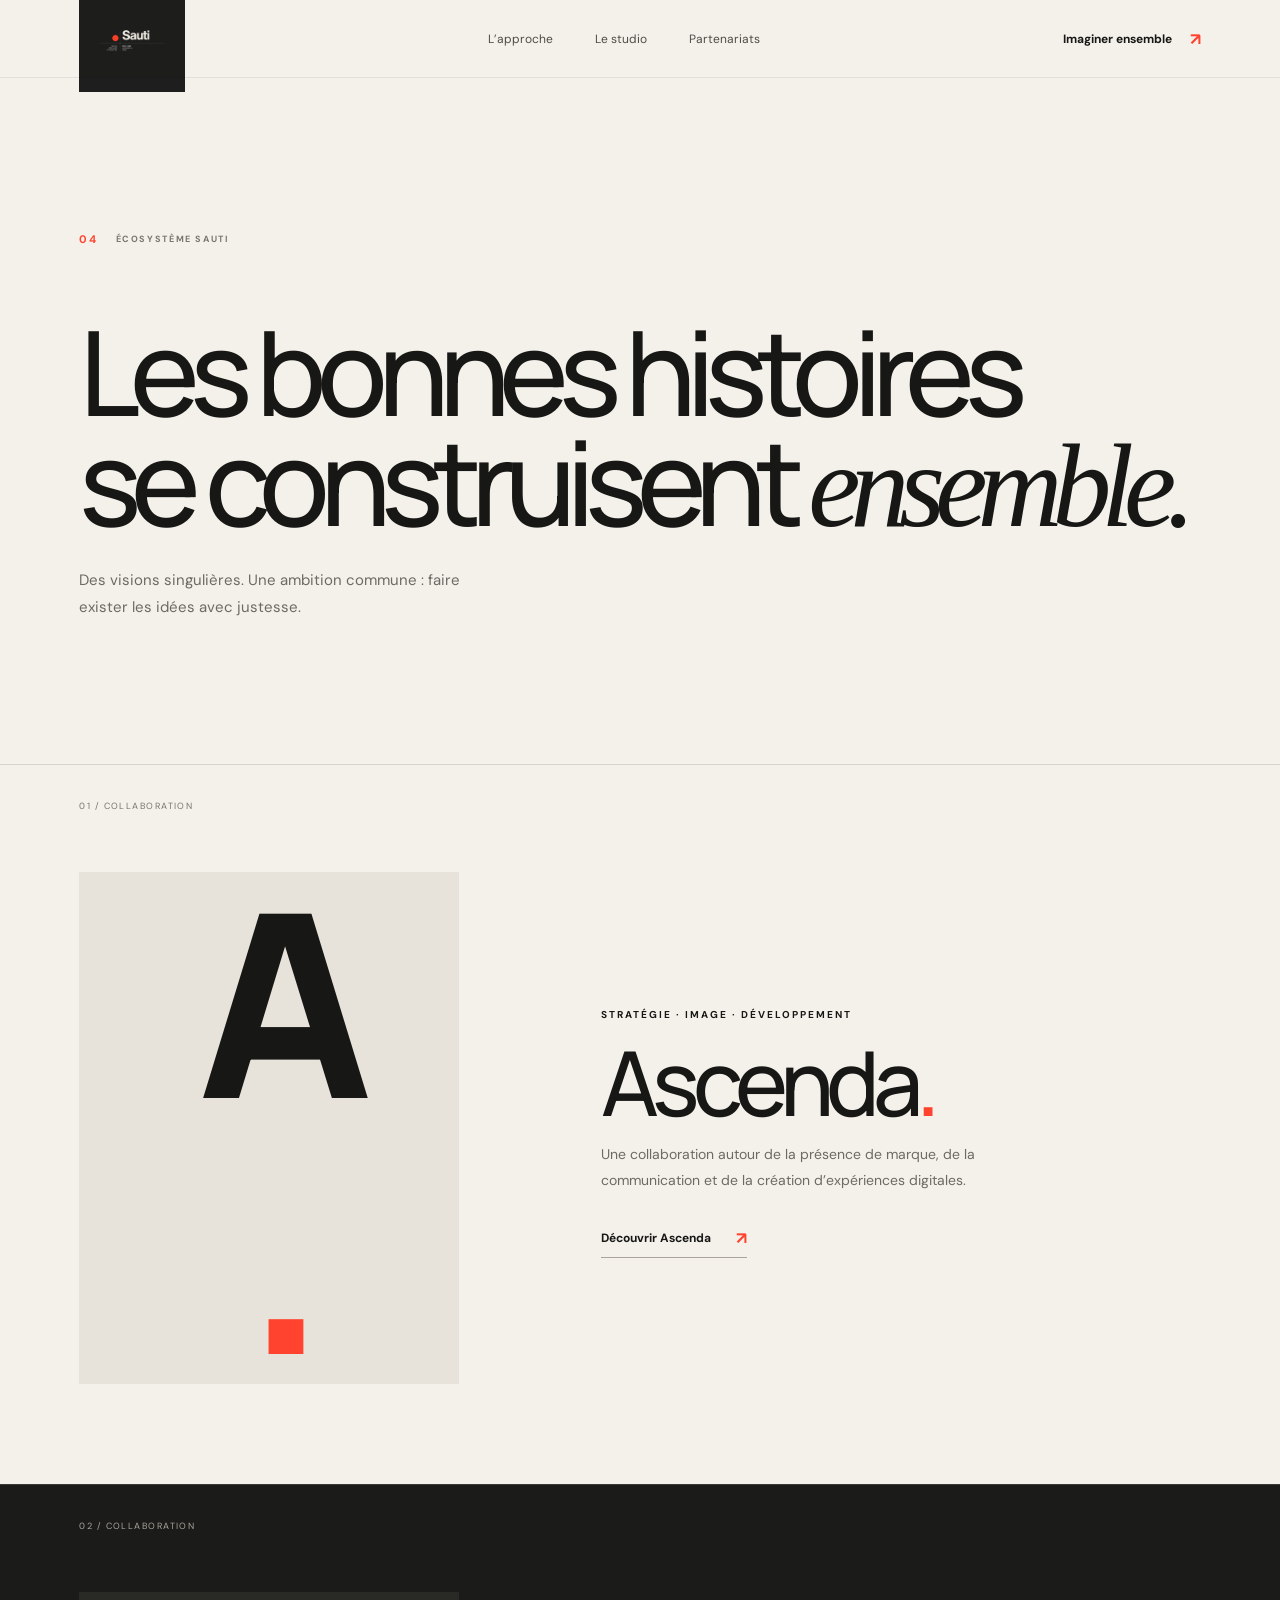
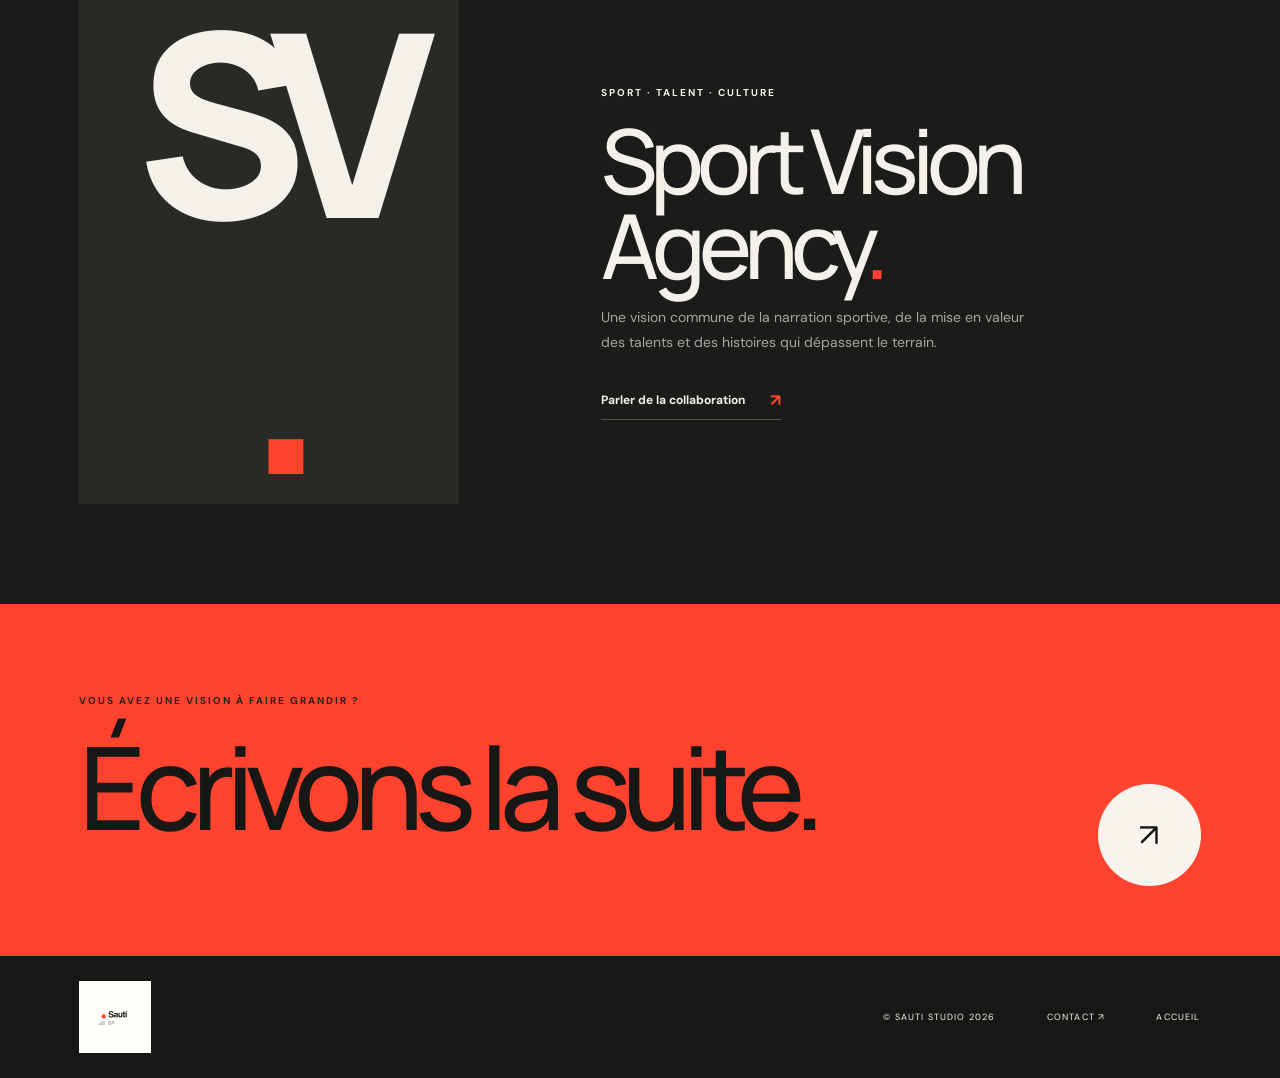
==== partenariats.html @ 0b2291f5 "Add files via upload" ====
<!doctype html>
<html lang="fr"><head><meta charset="utf-8"><meta name="viewport" content="width=device-width,initial-scale=1,viewport-fit=cover"><meta name="theme-color" content="#f4f1eb"><title>Collaborations — SAUTI</title><link rel="stylesheet" href="style.css"></head>
<body><div class="progress"><span id="progressBar"></span></div><header class="nav"><a class="logo-link" href="index.html" aria-label="SAUTI, accueil"><img src="logo-dark.png" alt="SAUTI"></a><nav class="desktop-nav"><a href="index.html#approche">L’approche</a><a href="index.html#studio">Le studio</a><a href="partenariats.html" aria-current="page">Partenariats</a></nav><a class="nav-cta" href="mailto:contact@agencysauti.com?subject=Collaboration%20SAUTI">Imaginer ensemble <span>↗</span></a><button class="menu-toggle" id="menuToggle" aria-expanded="false" aria-label="Ouvrir le menu"><span></span><span></span></button></header><div class="mobile-menu" id="mobileMenu"><a href="index.html#approche">L’approche</a><a href="index.html#studio">Le studio</a><a href="partenariats.html">Partenariats</a><a href="mailto:contact@agencysauti.com?subject=Collaboration%20SAUTI">Imaginer ensemble ↗</a></div>
<main><section class="partnership-hero section-pad"><div class="section-index reveal"><span>04</span><span>ÉCOSYSTÈME SAUTI</span></div><h1 class="reveal">Les bonnes histoires<br>se construisent <em>ensemble.</em></h1><p class="partnership-intro reveal">Des visions singulières. Une ambition commune : faire exister les idées avec justesse.</p></section>
<section class="partner-item"><div class="partner-number">01 / COLLABORATION</div><div class="partner-main"><div class="partner-monogram ascenda">A<span>.</span></div><div><p class="eyebrow">Stratégie · Image · Développement</p><h2>Ascenda<span>.</span></h2><p>Une collaboration autour de la présence de marque, de la communication et de la création d’expériences digitales.</p><a class="text-link" href="https://ascenda-management.com/" target="_blank" rel="noreferrer">Découvrir Ascenda <span>↗</span></a></div></div></section>
<section class="partner-item partner-dark"><div class="partner-number">02 / COLLABORATION</div><div class="partner-main"><div class="partner-monogram sport">SV<span>.</span></div><div><p class="eyebrow">Sport · Talent · Culture</p><h2>Sport Vision<br>Agency<span>.</span></h2><p>Une vision commune de la narration sportive, de la mise en valeur des talents et des histoires qui dépassent le terrain.</p><a class="text-link" href="mailto:contact@agencysauti.com?subject=Sport%20Vision%20Agency%20%2B%20SAUTI">Parler de la collaboration <span>↗</span></a></div></div></section>
<section class="partner-end"><p class="eyebrow">Vous avez une vision à faire grandir ?</p><h2>Écrivons la suite.</h2><a class="round-link" href="mailto:contact@agencysauti.com?subject=Collaboration%20SAUTI" aria-label="Contacter SAUTI">↗</a></section></main><footer class="footer"><a href="index.html" class="footer-logo"><img src="logo-cream.png" alt="SAUTI"></a><span>© SAUTI STUDIO <span id="year"></span></span><a href="mailto:contact@agencysauti.com">CONTACT ↗</a><a href="index.html">ACCUEIL</a></footer><script src="script.js"></script>
<style>.partnership-hero{padding-top:clamp(90px,12vw,170px);padding-bottom:clamp(85px,10vw,140px)}.partnership-hero h1{font-family:Manrope,sans-serif;font-weight:500;font-size:clamp(50px,9.2vw,130px);line-height:.94;letter-spacing:-.085em;margin:70px 0 25px}.partnership-hero h1 em{font-family:Georgia,serif;font-weight:400}.partnership-intro{max-width:420px;line-height:1.8;color:#6d6a64;font-size:15px}.partner-item{padding:35px var(--gutter) 100px;border-top:1px solid var(--line)}.partner-number{font-size:9px;letter-spacing:.16em;color:#77746d}.partner-main{display:grid;grid-template-columns:minmax(180px,.7fr) 1fr;gap:8vw;align-items:center;margin-top:60px}.partner-monogram{aspect-ratio:1/1;max-width:380px;display:grid;place-items:center;font-family:Manrope,sans-serif;font-size:clamp(100px,20vw,260px);font-weight:800;letter-spacing:-.13em;line-height:1;background:#e8e3da}.partner-monogram span,.partner-main h2 span{color:var(--orange)}.partner-main h2{font:500 clamp(45px,7vw,90px)/.95 Manrope,sans-serif;letter-spacing:-.08em;margin:18px 0}.partner-main p:not(.eyebrow){max-width:440px;color:#6d6a64;line-height:1.8;font-size:14px}.partner-dark{background:#1b1b19;color:#f4f1eb;border-color:#3b3a36}.partner-dark .partner-number,.partner-dark .partner-main p:not(.eyebrow){color:#aaa69d}.partner-dark .partner-monogram{background:#292926;color:#f4f1eb}.partner-dark .text-link{border-color:#55534d}.partner-end{position:relative;background:var(--orange);padding:80px var(--gutter) 90px}.partner-end .eyebrow{color:#29211d}.partner-end h2{font:500 clamp(50px,9vw,120px)/.95 Manrope,sans-serif;letter-spacing:-.08em;margin:25px 0}.partner-end .round-link{bottom:70px;right:var(--gutter)}@media(max-width:760px){.partnership-hero h1{margin-top:50px}.partner-item{padding:28px 22px 70px}.partner-main{grid-template-columns:1fr;gap:35px;margin-top:35px}.partner-monogram{width:100%;max-width:none;aspect-ratio:1.65/1;font-size:120px}.partner-main h2{font-size:56px}.partner-end{padding:70px 22px 100px}.partner-end .round-link{bottom:25px;right:22px}}</style></body></html>
---- style.css ----
@import url('https://fonts.googleapis.com/css2?family=DM+Sans:wght@400;500;600;700&family=Manrope:wght@400;500;600;700;800&display=swap');
:root{--paper:#f4f1eb;--ink:#171715;--muted:#77756f;--line:#d8d4cc;--orange:#ff432e;--dark:#171715;--cream:#f7f4ed;--gutter:clamp(22px,6.2vw,100px)}*{box-sizing:border-box}html{scroll-behavior:smooth;scroll-padding-top:90px}body{margin:0;background:var(--paper);color:var(--ink);font-family:'DM Sans',sans-serif;-webkit-font-smoothing:antialiased}a{color:inherit;text-decoration:none}button{font:inherit}.progress{position:fixed;z-index:100;left:0;top:0;width:100%;height:2px;pointer-events:none}.progress span{display:block;height:100%;width:0;background:var(--orange)}.nav{height:78px;position:sticky;top:0;z-index:50;display:flex;align-items:center;justify-content:space-between;padding:0 var(--gutter);background:rgba(244,241,235,.88);backdrop-filter:blur(18px);border-bottom:1px solid rgba(23,23,21,.08)}.logo-link{display:flex;align-items:center;width:106px}.logo-link img{display:block;width:100%;height:auto;mix-blend-mode:multiply}.desktop-nav{display:flex;align-items:center;gap:clamp(22px,3.3vw,52px);font-size:12px;color:#4e4c47}.desktop-nav a,.nav-cta,.text-link{transition:opacity .25s}.desktop-nav a:hover,.nav-cta:hover,.text-link:hover{opacity:.55}.nav-cta{font-size:12px;font-weight:700;display:flex;align-items:center;gap:18px}.nav-cta span{color:var(--orange);font-size:17px}.menu-toggle,.mobile-menu{display:none}.hero{min-height:calc(100svh - 78px);padding:26px var(--gutter) 22px;display:flex;flex-direction:column;position:relative}.hero-topline,.hero-bottom{display:flex;align-items:center;justify-content:space-between;font-size:9px;font-weight:700;letter-spacing:.16em;color:#77746d}.hero-copy{position:relative;z-index:2;padding-top:clamp(35px,6.5vh,76px);padding-bottom:clamp(28px,4vh,52px)}.eyebrow{font-size:10px;font-weight:700;letter-spacing:.2em;text-transform:uppercase}.hero-copy .eyebrow{margin:0 0 22px}.hero h1,.statement h2,.method h2,.manifesto h2,.studio h2{font-family:'Manrope',sans-serif;font-weight:500;letter-spacing:-.085em;line-height:.91;margin:0}.hero h1{font-size:clamp(58px,9.1vw,138px);max-width:1050px}.hero h1 em,.statement h2 em,.method h2 em,.manifesto h2 em,.studio h2 em{font-family:Georgia,'Times New Roman',serif;font-weight:400;letter-spacing:-.075em}.hero-sub{font-size:clamp(14px,1.4vw,18px);color:#66635e;line-height:1.6;max-width:380px;margin:26px 0 0}.motion-stage{position:relative;flex:none;width:100%;aspect-ratio:16/9;background:#171715;overflow:hidden;display:flex;align-items:center;justify-content:center}.hero-motion{display:block;width:100%;height:100%;object-fit:contain;background:#171715}.motion-label{position:absolute;bottom:0;left:0;right:0;min-height:42px;padding:0 16px;display:flex;align-items:center;gap:9px;background:linear-gradient(transparent,rgba(0,0,0,.56));color:#f4f1eb;font-size:9px;letter-spacing:.13em}.motion-label span:last-child{margin-left:auto}.live-dot{width:6px;height:6px;background:var(--orange);border-radius:50%;box-shadow:0 0 12px #ff432e}.hero-bottom{padding-top:20px}.scroll-link{display:flex;gap:15px;align-items:center;color:var(--ink)}.scroll-link span{font-size:18px;color:var(--orange)}.section-pad{padding:clamp(90px,13vw,190px) var(--gutter)}.section-index{display:flex;align-items:center;gap:18px;color:#79766f;font-size:9px;letter-spacing:.18em;font-weight:700}.section-index span:first-child{color:var(--orange);font-size:11px}.statement{position:relative}.statement-content{display:grid;grid-template-columns:minmax(0,1.6fr) minmax(220px,.6fr);align-items:end;gap:7vw;margin-top:70px}.statement h2,.method h2,.studio h2{font-size:clamp(47px,7.7vw,112px)}.statement-note{max-width:300px;color:#6d6a64;line-height:1.8;font-size:15px;margin:0 0 8px}.statement-rule{height:1px;background:var(--line);margin-top:clamp(55px,9vw,130px)}.method{background:#e9e5dd}.method-head{display:flex;justify-content:space-between;align-items:end;gap:30px;margin:65px 0 85px}.method-head p{max-width:245px;color:#6d6a64;line-height:1.75;font-size:14px;margin:0 2vw 5px 0}.method-list{border-top:1px solid #c9c4ba}.method-row{display:grid;grid-template-columns:80px 1fr 30px;align-items:center;gap:25px;padding:28px 0;border-bottom:1px solid #c9c4ba}.method-no{font-size:10px;color:var(--orange);letter-spacing:.1em}.method-row h3{font-family:'Manrope';font-size:clamp(22px,3vw,36px);font-weight:500;letter-spacing:-.055em;margin:0 0 6px}.method-row p{font-size:13px;color:#6d6a64;margin:0}.row-mark{font-size:20px;color:var(--orange);transition:transform .3s}.method-row:hover .row-mark{transform:translate(4px,-4px)}.manifesto{background:var(--orange);padding:clamp(85px,12vw,165px) var(--gutter) 22px;min-height:75svh;display:flex;flex-direction:column;justify-content:space-between}.manifesto .eyebrow{color:#2b211d;margin:0 0 30px}.manifesto-inner{position:relative}.manifesto h2{font-size:clamp(64px,12vw,170px);color:#171715}.manifesto h2 em{color:var(--cream)}.round-link{position:absolute;right:2%;bottom:0;width:clamp(60px,8vw,112px);height:clamp(60px,8vw,112px);border-radius:50%;background:var(--cream);color:var(--ink);display:grid;place-items:center;font-size:32px;transition:transform .35s}.round-link:hover{transform:rotate(45deg) scale(1.04)}.manifesto-foot{display:flex;justify-content:space-between;padding-top:35px;margin-top:80px;border-top:1px solid #1b1b1b50;font-size:9px;font-weight:700;letter-spacing:.14em}.studio-grid{display:grid;grid-template-columns:1.1fr .7fr;gap:8vw;align-items:end;margin-top:70px}.studio-copy{max-width:410px}.studio-copy p{font-size:15px;line-height:1.85;color:#66635e;margin:0 0 18px}.text-link{display:inline-flex;gap:25px;align-items:center;margin-top:20px;padding-bottom:8px;border-bottom:1px solid #aaa49b;font-size:12px;font-weight:700}.text-link span{color:var(--orange);font-size:17px}.studio-bottom{display:flex;align-items:center;gap:22px;border-top:1px solid var(--line);margin-top:100px;padding-top:22px;font-size:9px;line-height:1.6;letter-spacing:.13em;color:#77746d}.studio-bottom img{width:46px;height:46px;object-fit:contain;mix-blend-mode:multiply}.studio-bottom span:last-child{margin-left:auto}.footer{background:var(--dark);color:var(--cream);padding:25px var(--gutter);display:flex;align-items:center;gap:clamp(18px,4vw,60px);font-size:9px;letter-spacing:.13em}.footer-logo{width:72px;margin-right:auto}.footer-logo img{width:100%;display:block}.footer a:not(.footer-logo){transition:color .2s}.footer a:hover{color:var(--orange)}.reveal{opacity:0;transform:translateY(22px);transition:opacity .8s ease,transform .8s cubic-bezier(.2,.65,.25,1)}.reveal.visible{opacity:1;transform:translateY(0)}
@media(min-width:1500px){.hero{max-width:1800px;margin:auto;width:100%}.motion-stage{max-height:none}.hero-motion{max-height:none}}
@media(max-width:760px){.nav{height:66px;padding:0 20px}.logo-link{width:88px}.desktop-nav,.nav-cta{display:none}.menu-toggle{display:flex;width:40px;height:40px;border:0;background:transparent;flex-direction:column;justify-content:center;align-items:center;gap:5px}.menu-toggle span{width:19px;height:1.5px;background:var(--ink);transition:transform .25s}.menu-toggle[aria-expanded=true] span:first-child{transform:translateY(3.25px) rotate(45deg)}.menu-toggle[aria-expanded=true] span:last-child{transform:translateY(-3.25px) rotate(-45deg)}.mobile-menu{position:fixed;z-index:45;top:66px;left:0;right:0;background:var(--paper);padding:8px 22px 25px;border-bottom:1px solid var(--line);flex-direction:column}.mobile-menu.open{display:flex}.mobile-menu a{padding:16px 0;border-bottom:1px solid var(--line);font-size:16px}.hero{min-height:calc(100svh - 66px);padding:20px 18px 17px}.hero-topline{font-size:8px;letter-spacing:.1em}.hero-copy{padding-top:clamp(44px,9vh,80px);padding-bottom:26px}.hero-copy .eyebrow{font-size:8px;margin-bottom:18px}.hero h1{font-size:clamp(57px,13vw,92px)}.hero-sub{font-size:14px;max-width:290px;margin-top:19px}.motion-stage{min-height:0;max-height:none;margin:0 -2px;width:calc(100% + 4px);aspect-ratio:16/9}.hero-motion{max-height:none}.motion-label{min-height:35px;padding:0 10px;font-size:8px}.hero-bottom{font-size:8px;letter-spacing:.09em;padding-top:16px}.section-pad{padding:88px 22px}.statement-content{display:block;margin-top:52px}.statement h2,.method h2,.studio h2{font-size:clamp(49px,12vw,82px)}.statement-note{margin-top:30px;font-size:14px}.statement-rule{margin-top:55px}.method-head{display:block;margin:52px 0 48px}.method-head p{margin-top:24px}.method-row{grid-template-columns:32px 1fr 20px;gap:12px;padding:24px 0}.method-row p{max-width:260px;line-height:1.6}.manifesto{min-height:68svh;padding:82px 22px 20px}.manifesto h2{font-size:clamp(57px,13.5vw,98px)}.manifesto .eyebrow{font-size:8px}.round-link{right:0;bottom:-78px;width:58px;height:58px;font-size:24px}.manifesto-foot{font-size:7px;line-height:1.5;gap:20px;margin-top:110px}.studio-grid{display:block;margin-top:52px}.studio-copy{margin-top:34px}.studio-copy p{font-size:14px}.studio-bottom{margin-top:65px;gap:13px;font-size:7px}.studio-bottom img{width:38px;height:38px}.footer{padding:22px;flex-wrap:wrap;gap:18px;font-size:8px}.footer-logo{width:62px}.footer span{order:3;width:100%}}
@media(prefers-reduced-motion:reduce){html{scroll-behavior:auto}.reveal{opacity:1;transform:none;transition:none}*{animation:none!important;transition:none!important}}
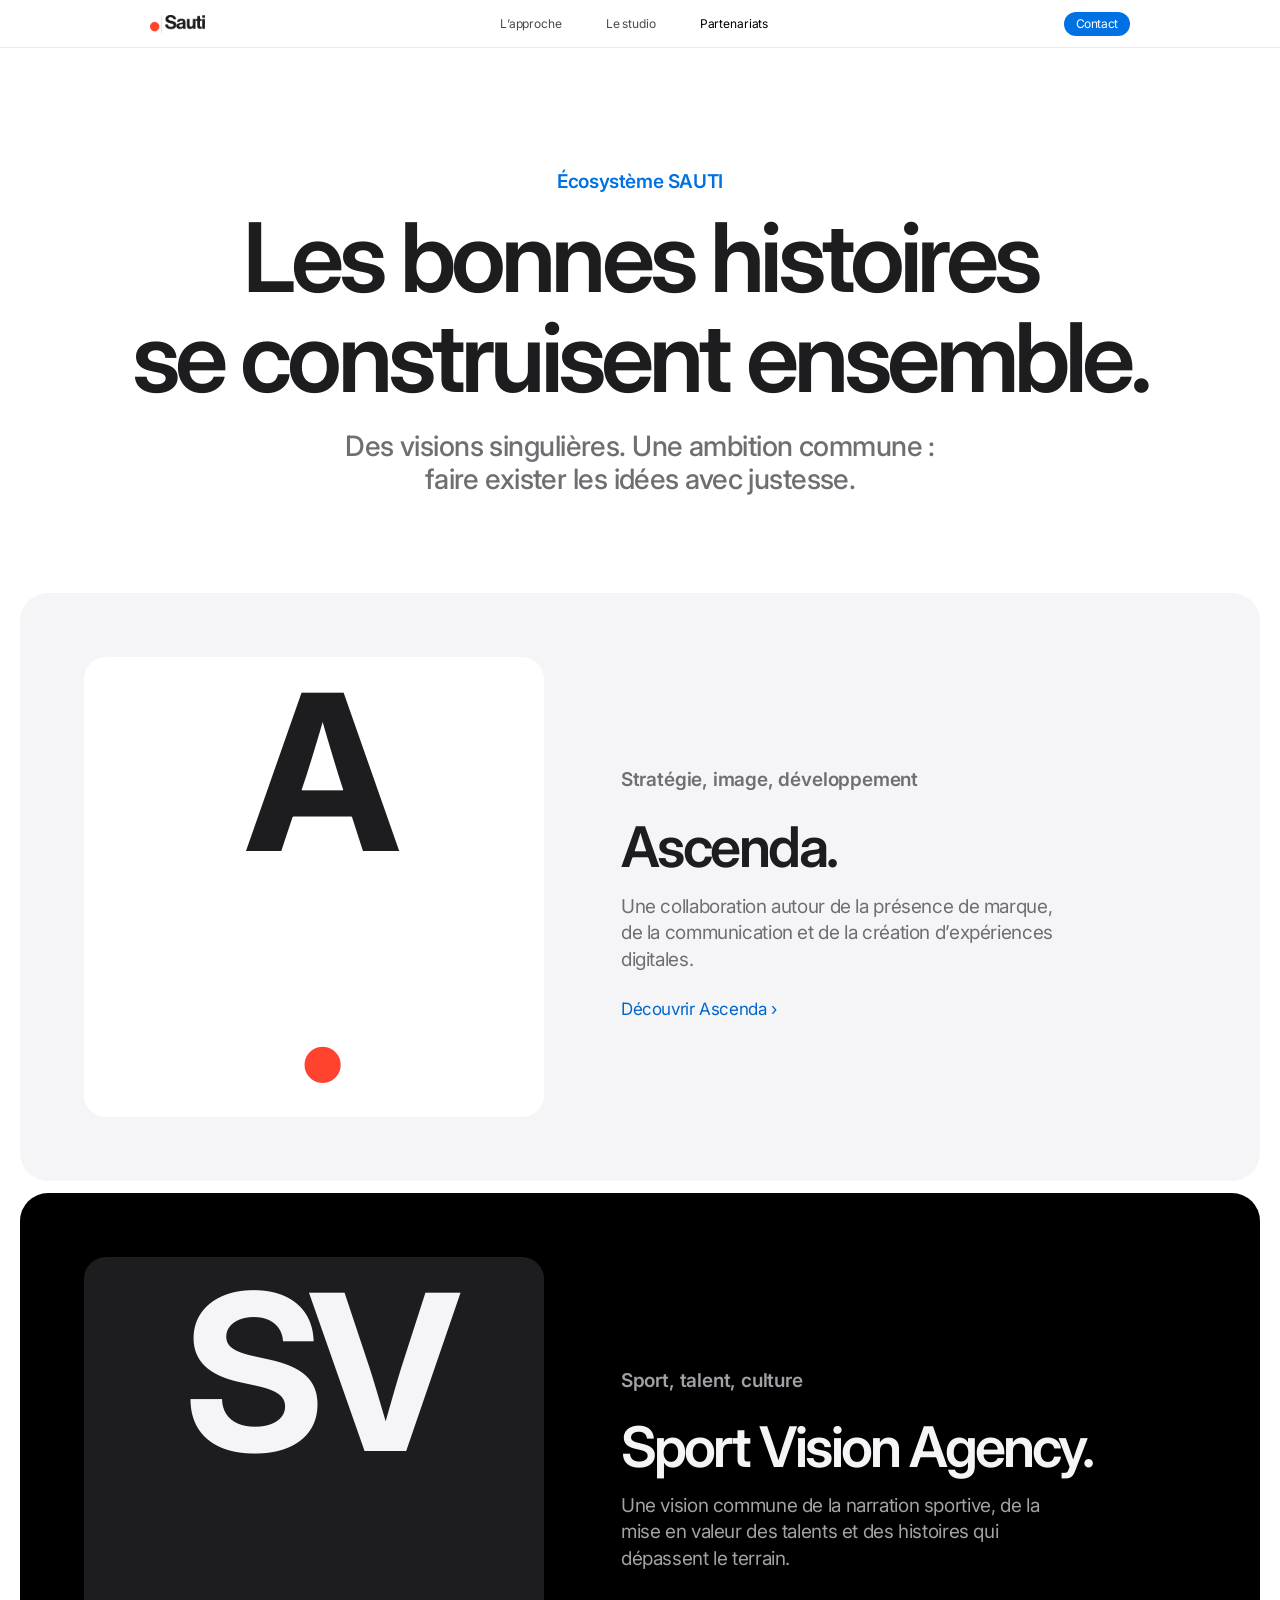
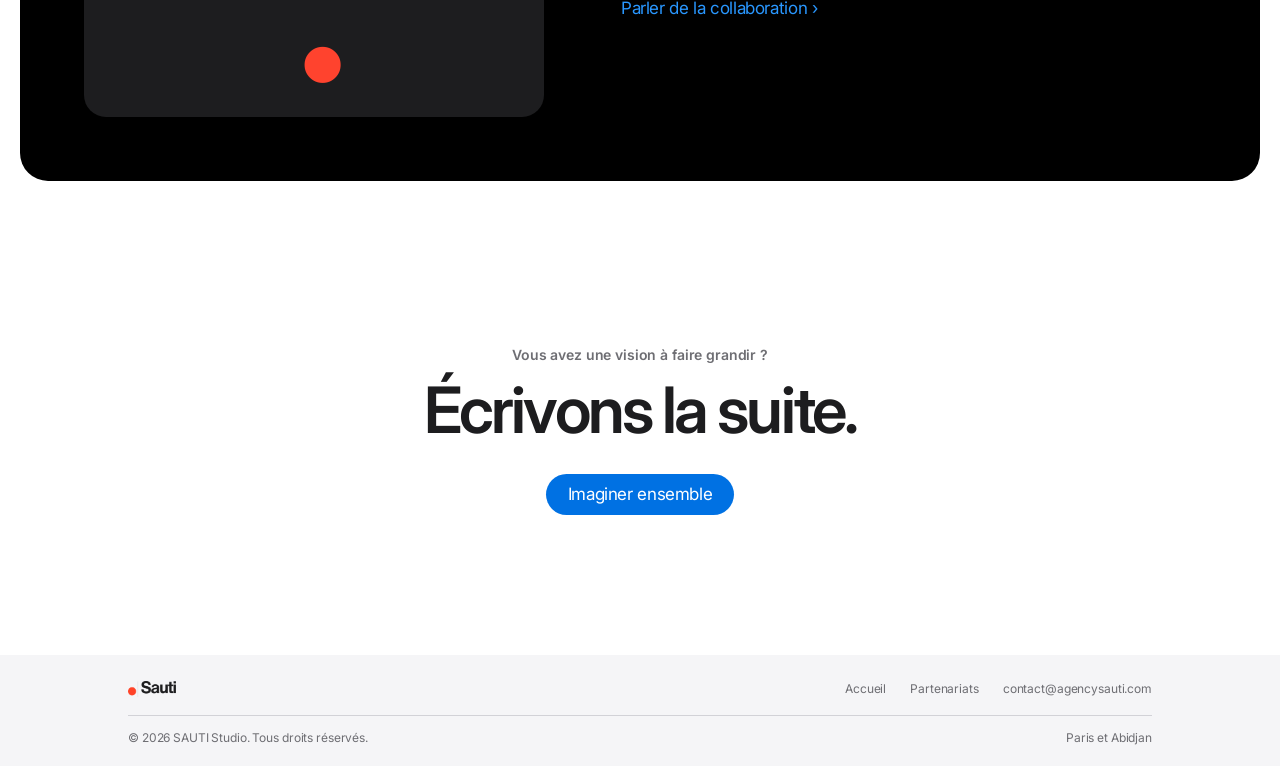
==== commit a6da1301: "Add files via upload" ====
--- a/partenariats.html
+++ b/partenariats.html
@@ -1,8 +1,39 @@
 <!doctype html>
-<html lang="fr"><head><meta charset="utf-8"><meta name="viewport" content="width=device-width,initial-scale=1,viewport-fit=cover"><meta name="theme-color" content="#f4f1eb"><title>Collaborations — SAUTI</title><link rel="stylesheet" href="style.css"></head>
-<body><div class="progress"><span id="progressBar"></span></div><header class="nav"><a class="logo-link" href="index.html" aria-label="SAUTI, accueil"><img src="logo-dark.png" alt="SAUTI"></a><nav class="desktop-nav"><a href="index.html#approche">L’approche</a><a href="index.html#studio">Le studio</a><a href="partenariats.html" aria-current="page">Partenariats</a></nav><a class="nav-cta" href="mailto:contact@agencysauti.com?subject=Collaboration%20SAUTI">Imaginer ensemble <span>↗</span></a><button class="menu-toggle" id="menuToggle" aria-expanded="false" aria-label="Ouvrir le menu"><span></span><span></span></button></header><div class="mobile-menu" id="mobileMenu"><a href="index.html#approche">L’approche</a><a href="index.html#studio">Le studio</a><a href="partenariats.html">Partenariats</a><a href="mailto:contact@agencysauti.com?subject=Collaboration%20SAUTI">Imaginer ensemble ↗</a></div>
-<main><section class="partnership-hero section-pad"><div class="section-index reveal"><span>04</span><span>ÉCOSYSTÈME SAUTI</span></div><h1 class="reveal">Les bonnes histoires<br>se construisent <em>ensemble.</em></h1><p class="partnership-intro reveal">Des visions singulières. Une ambition commune : faire exister les idées avec justesse.</p></section>
-<section class="partner-item"><div class="partner-number">01 / COLLABORATION</div><div class="partner-main"><div class="partner-monogram ascenda">A<span>.</span></div><div><p class="eyebrow">Stratégie · Image · Développement</p><h2>Ascenda<span>.</span></h2><p>Une collaboration autour de la présence de marque, de la communication et de la création d’expériences digitales.</p><a class="text-link" href="https://ascenda-management.com/" target="_blank" rel="noreferrer">Découvrir Ascenda <span>↗</span></a></div></div></section>
-<section class="partner-item partner-dark"><div class="partner-number">02 / COLLABORATION</div><div class="partner-main"><div class="partner-monogram sport">SV<span>.</span></div><div><p class="eyebrow">Sport · Talent · Culture</p><h2>Sport Vision<br>Agency<span>.</span></h2><p>Une vision commune de la narration sportive, de la mise en valeur des talents et des histoires qui dépassent le terrain.</p><a class="text-link" href="mailto:contact@agencysauti.com?subject=Sport%20Vision%20Agency%20%2B%20SAUTI">Parler de la collaboration <span>↗</span></a></div></div></section>
-<section class="partner-end"><p class="eyebrow">Vous avez une vision à faire grandir ?</p><h2>Écrivons la suite.</h2><a class="round-link" href="mailto:contact@agencysauti.com?subject=Collaboration%20SAUTI" aria-label="Contacter SAUTI">↗</a></section></main><footer class="footer"><a href="index.html" class="footer-logo"><img src="logo-cream.png" alt="SAUTI"></a><span>© SAUTI STUDIO <span id="year"></span></span><a href="mailto:contact@agencysauti.com">CONTACT ↗</a><a href="index.html">ACCUEIL</a></footer><script src="script.js"></script>
-<style>.partnership-hero{padding-top:clamp(90px,12vw,170px);padding-bottom:clamp(85px,10vw,140px)}.partnership-hero h1{font-family:Manrope,sans-serif;font-weight:500;font-size:clamp(50px,9.2vw,130px);line-height:.94;letter-spacing:-.085em;margin:70px 0 25px}.partnership-hero h1 em{font-family:Georgia,serif;font-weight:400}.partnership-intro{max-width:420px;line-height:1.8;color:#6d6a64;font-size:15px}.partner-item{padding:35px var(--gutter) 100px;border-top:1px solid var(--line)}.partner-number{font-size:9px;letter-spacing:.16em;color:#77746d}.partner-main{display:grid;grid-template-columns:minmax(180px,.7fr) 1fr;gap:8vw;align-items:center;margin-top:60px}.partner-monogram{aspect-ratio:1/1;max-width:380px;display:grid;place-items:center;font-family:Manrope,sans-serif;font-size:clamp(100px,20vw,260px);font-weight:800;letter-spacing:-.13em;line-height:1;background:#e8e3da}.partner-monogram span,.partner-main h2 span{color:var(--orange)}.partner-main h2{font:500 clamp(45px,7vw,90px)/.95 Manrope,sans-serif;letter-spacing:-.08em;margin:18px 0}.partner-main p:not(.eyebrow){max-width:440px;color:#6d6a64;line-height:1.8;font-size:14px}.partner-dark{background:#1b1b19;color:#f4f1eb;border-color:#3b3a36}.partner-dark .partner-number,.partner-dark .partner-main p:not(.eyebrow){color:#aaa69d}.partner-dark .partner-monogram{background:#292926;color:#f4f1eb}.partner-dark .text-link{border-color:#55534d}.partner-end{position:relative;background:var(--orange);padding:80px var(--gutter) 90px}.partner-end .eyebrow{color:#29211d}.partner-end h2{font:500 clamp(50px,9vw,120px)/.95 Manrope,sans-serif;letter-spacing:-.08em;margin:25px 0}.partner-end .round-link{bottom:70px;right:var(--gutter)}@media(max-width:760px){.partnership-hero h1{margin-top:50px}.partner-item{padding:28px 22px 70px}.partner-main{grid-template-columns:1fr;gap:35px;margin-top:35px}.partner-monogram{width:100%;max-width:none;aspect-ratio:1.65/1;font-size:120px}.partner-main h2{font-size:56px}.partner-end{padding:70px 22px 100px}.partner-end .round-link{bottom:25px;right:22px}}</style></body></html>
+<html lang="fr">
+<head>
+<meta charset="utf-8">
+<meta name="viewport" content="width=device-width,initial-scale=1,viewport-fit=cover">
+<meta name="theme-color" content="#ffffff">
+<meta name="description" content="Les collaborations de SAUTI : Ascenda et Sport Vision Agency.">
+<title>Partenariats — SAUTI</title>
+<link rel="icon" href="dot.png" type="image/png">
+<link rel="apple-touch-icon" href="apple-touch-icon.png">
+<link rel="preconnect" href="https://fonts.googleapis.com">
+<link rel="preconnect" href="https://fonts.gstatic.com" crossorigin>
+<link rel="stylesheet" href="https://fonts.googleapis.com/css2?family=Inter:wght@400;500;600;700&display=swap">
+<link rel="preload" as="image" href="logo-nav.png">
+<link rel="stylesheet" href="style.css">
+</head>
+<body>
+<header class="nav"><div class="nav-in">
+<a class="brand" href="index.html" aria-label="SAUTI, accueil"><img src="logo-nav.png" width="55" height="18" alt="SAUTI"></a>
+<nav class="links" aria-label="Navigation principale"><a href="index.html#approche">L’approche</a><a href="index.html#studio">Le studio</a><a href="partenariats.html" aria-current="page">Partenariats</a></nav>
+<a class="pill sm" href="mailto:contact@agencysauti.com?subject=Rendez-vous%20visio%20SAUTI">Contact</a>
+<button class="burger" id="menuToggle" aria-expanded="false" aria-label="Menu"><i></i><i></i></button>
+</div></header>
+<div class="menu"><a href="index.html#approche">L’approche</a><a href="index.html#studio">Le studio</a><a href="partenariats.html">Partenariats</a><a href="mailto:contact@agencysauti.com?subject=Rendez-vous%20visio%20SAUTI">Contact</a></div>
+<main>
+<section class="page-hero"><p class="kicker">Écosystème SAUTI</p><h1>Les bonnes histoires<br>se construisent ensemble.</h1><p class="lead">Des visions singulières. Une ambition commune : faire exister les idées avec justesse.</p></section>
+<section style="padding:0 12px 12px">
+<article class="feature rv"><div class="mono">A<b>.</b></div><div><p class="eyebrow">Stratégie, image, développement</p><h2>Ascenda.</h2><p>Une collaboration autour de la présence de marque, de la communication et de la création d’expériences digitales.</p><a class="more" href="https://ascenda-management.com/" target="_blank" rel="noreferrer">Découvrir Ascenda</a></div></article>
+<article class="feature dark rv"><div class="mono">SV<b>.</b></div><div><p class="eyebrow">Sport, talent, culture</p><h2>Sport Vision Agency.</h2><p>Une vision commune de la narration sportive, de la mise en valeur des talents et des histoires qui dépassent le terrain.</p><a class="more" href="mailto:contact@agencysauti.com?subject=Sport%20Vision%20Agency%20%2B%20SAUTI">Parler de la collaboration</a></div></article>
+</section>
+<section class="block center"><p class="eyebrow">Vous avez une vision à faire grandir ?</p><h2>Écrivons la suite.</h2><div class="actions"><a class="pill" href="mailto:contact@agencysauti.com?subject=Collaboration%20SAUTI">Imaginer ensemble</a></div></section>
+</main>
+<footer class="foot"><div class="foot-in">
+<div class="foot-top"><a href="index.html" aria-label="SAUTI, accueil"><img src="logo-nav.png" width="48" height="16" alt="SAUTI"></a><div class="foot-links"><a href="index.html">Accueil</a><a href="partenariats.html">Partenariats</a><a href="mailto:contact@agencysauti.com">contact@agencysauti.com</a></div></div>
+<div class="foot-bot"><span>© <span id="year"></span> SAUTI Studio. Tous droits réservés.</span><span>Paris et Abidjan</span></div>
+</div></footer>
+<script src="script.js"></script>
+</body>
+</html>
--- a/style.css
+++ b/style.css
@@ -1,5 +1,94 @@
-@import url('https://fonts.googleapis.com/css2?family=DM+Sans:wght@400;500;600;700&family=Manrope:wght@400;500;600;700;800&display=swap');
-:root{--paper:#f4f1eb;--ink:#171715;--muted:#77756f;--line:#d8d4cc;--orange:#ff432e;--dark:#171715;--cream:#f7f4ed;--gutter:clamp(22px,6.2vw,100px)}*{box-sizing:border-box}html{scroll-behavior:smooth;scroll-padding-top:90px}body{margin:0;background:var(--paper);color:var(--ink);font-family:'DM Sans',sans-serif;-webkit-font-smoothing:antialiased}a{color:inherit;text-decoration:none}button{font:inherit}.progress{position:fixed;z-index:100;left:0;top:0;width:100%;height:2px;pointer-events:none}.progress span{display:block;height:100%;width:0;background:var(--orange)}.nav{height:78px;position:sticky;top:0;z-index:50;display:flex;align-items:center;justify-content:space-between;padding:0 var(--gutter);background:rgba(244,241,235,.88);backdrop-filter:blur(18px);border-bottom:1px solid rgba(23,23,21,.08)}.logo-link{display:flex;align-items:center;width:106px}.logo-link img{display:block;width:100%;height:auto;mix-blend-mode:multiply}.desktop-nav{display:flex;align-items:center;gap:clamp(22px,3.3vw,52px);font-size:12px;color:#4e4c47}.desktop-nav a,.nav-cta,.text-link{transition:opacity .25s}.desktop-nav a:hover,.nav-cta:hover,.text-link:hover{opacity:.55}.nav-cta{font-size:12px;font-weight:700;display:flex;align-items:center;gap:18px}.nav-cta span{color:var(--orange);font-size:17px}.menu-toggle,.mobile-menu{display:none}.hero{min-height:calc(100svh - 78px);padding:26px var(--gutter) 22px;display:flex;flex-direction:column;position:relative}.hero-topline,.hero-bottom{display:flex;align-items:center;justify-content:space-between;font-size:9px;font-weight:700;letter-spacing:.16em;color:#77746d}.hero-copy{position:relative;z-index:2;padding-top:clamp(35px,6.5vh,76px);padding-bottom:clamp(28px,4vh,52px)}.eyebrow{font-size:10px;font-weight:700;letter-spacing:.2em;text-transform:uppercase}.hero-copy .eyebrow{margin:0 0 22px}.hero h1,.statement h2,.method h2,.manifesto h2,.studio h2{font-family:'Manrope',sans-serif;font-weight:500;letter-spacing:-.085em;line-height:.91;margin:0}.hero h1{font-size:clamp(58px,9.1vw,138px);max-width:1050px}.hero h1 em,.statement h2 em,.method h2 em,.manifesto h2 em,.studio h2 em{font-family:Georgia,'Times New Roman',serif;font-weight:400;letter-spacing:-.075em}.hero-sub{font-size:clamp(14px,1.4vw,18px);color:#66635e;line-height:1.6;max-width:380px;margin:26px 0 0}.motion-stage{position:relative;flex:none;width:100%;aspect-ratio:16/9;background:#171715;overflow:hidden;display:flex;align-items:center;justify-content:center}.hero-motion{display:block;width:100%;height:100%;object-fit:contain;background:#171715}.motion-label{position:absolute;bottom:0;left:0;right:0;min-height:42px;padding:0 16px;display:flex;align-items:center;gap:9px;background:linear-gradient(transparent,rgba(0,0,0,.56));color:#f4f1eb;font-size:9px;letter-spacing:.13em}.motion-label span:last-child{margin-left:auto}.live-dot{width:6px;height:6px;background:var(--orange);border-radius:50%;box-shadow:0 0 12px #ff432e}.hero-bottom{padding-top:20px}.scroll-link{display:flex;gap:15px;align-items:center;color:var(--ink)}.scroll-link span{font-size:18px;color:var(--orange)}.section-pad{padding:clamp(90px,13vw,190px) var(--gutter)}.section-index{display:flex;align-items:center;gap:18px;color:#79766f;font-size:9px;letter-spacing:.18em;font-weight:700}.section-index span:first-child{color:var(--orange);font-size:11px}.statement{position:relative}.statement-content{display:grid;grid-template-columns:minmax(0,1.6fr) minmax(220px,.6fr);align-items:end;gap:7vw;margin-top:70px}.statement h2,.method h2,.studio h2{font-size:clamp(47px,7.7vw,112px)}.statement-note{max-width:300px;color:#6d6a64;line-height:1.8;font-size:15px;margin:0 0 8px}.statement-rule{height:1px;background:var(--line);margin-top:clamp(55px,9vw,130px)}.method{background:#e9e5dd}.method-head{display:flex;justify-content:space-between;align-items:end;gap:30px;margin:65px 0 85px}.method-head p{max-width:245px;color:#6d6a64;line-height:1.75;font-size:14px;margin:0 2vw 5px 0}.method-list{border-top:1px solid #c9c4ba}.method-row{display:grid;grid-template-columns:80px 1fr 30px;align-items:center;gap:25px;padding:28px 0;border-bottom:1px solid #c9c4ba}.method-no{font-size:10px;color:var(--orange);letter-spacing:.1em}.method-row h3{font-family:'Manrope';font-size:clamp(22px,3vw,36px);font-weight:500;letter-spacing:-.055em;margin:0 0 6px}.method-row p{font-size:13px;color:#6d6a64;margin:0}.row-mark{font-size:20px;color:var(--orange);transition:transform .3s}.method-row:hover .row-mark{transform:translate(4px,-4px)}.manifesto{background:var(--orange);padding:clamp(85px,12vw,165px) var(--gutter) 22px;min-height:75svh;display:flex;flex-direction:column;justify-content:space-between}.manifesto .eyebrow{color:#2b211d;margin:0 0 30px}.manifesto-inner{position:relative}.manifesto h2{font-size:clamp(64px,12vw,170px);color:#171715}.manifesto h2 em{color:var(--cream)}.round-link{position:absolute;right:2%;bottom:0;width:clamp(60px,8vw,112px);height:clamp(60px,8vw,112px);border-radius:50%;background:var(--cream);color:var(--ink);display:grid;place-items:center;font-size:32px;transition:transform .35s}.round-link:hover{transform:rotate(45deg) scale(1.04)}.manifesto-foot{display:flex;justify-content:space-between;padding-top:35px;margin-top:80px;border-top:1px solid #1b1b1b50;font-size:9px;font-weight:700;letter-spacing:.14em}.studio-grid{display:grid;grid-template-columns:1.1fr .7fr;gap:8vw;align-items:end;margin-top:70px}.studio-copy{max-width:410px}.studio-copy p{font-size:15px;line-height:1.85;color:#66635e;margin:0 0 18px}.text-link{display:inline-flex;gap:25px;align-items:center;margin-top:20px;padding-bottom:8px;border-bottom:1px solid #aaa49b;font-size:12px;font-weight:700}.text-link span{color:var(--orange);font-size:17px}.studio-bottom{display:flex;align-items:center;gap:22px;border-top:1px solid var(--line);margin-top:100px;padding-top:22px;font-size:9px;line-height:1.6;letter-spacing:.13em;color:#77746d}.studio-bottom img{width:46px;height:46px;object-fit:contain;mix-blend-mode:multiply}.studio-bottom span:last-child{margin-left:auto}.footer{background:var(--dark);color:var(--cream);padding:25px var(--gutter);display:flex;align-items:center;gap:clamp(18px,4vw,60px);font-size:9px;letter-spacing:.13em}.footer-logo{width:72px;margin-right:auto}.footer-logo img{width:100%;display:block}.footer a:not(.footer-logo){transition:color .2s}.footer a:hover{color:var(--orange)}.reveal{opacity:0;transform:translateY(22px);transition:opacity .8s ease,transform .8s cubic-bezier(.2,.65,.25,1)}.reveal.visible{opacity:1;transform:translateY(0)}
-@media(min-width:1500px){.hero{max-width:1800px;margin:auto;width:100%}.motion-stage{max-height:none}.hero-motion{max-height:none}}
-@media(max-width:760px){.nav{height:66px;padding:0 20px}.logo-link{width:88px}.desktop-nav,.nav-cta{display:none}.menu-toggle{display:flex;width:40px;height:40px;border:0;background:transparent;flex-direction:column;justify-content:center;align-items:center;gap:5px}.menu-toggle span{width:19px;height:1.5px;background:var(--ink);transition:transform .25s}.menu-toggle[aria-expanded=true] span:first-child{transform:translateY(3.25px) rotate(45deg)}.menu-toggle[aria-expanded=true] span:last-child{transform:translateY(-3.25px) rotate(-45deg)}.mobile-menu{position:fixed;z-index:45;top:66px;left:0;right:0;background:var(--paper);padding:8px 22px 25px;border-bottom:1px solid var(--line);flex-direction:column}.mobile-menu.open{display:flex}.mobile-menu a{padding:16px 0;border-bottom:1px solid var(--line);font-size:16px}.hero{min-height:calc(100svh - 66px);padding:20px 18px 17px}.hero-topline{font-size:8px;letter-spacing:.1em}.hero-copy{padding-top:clamp(44px,9vh,80px);padding-bottom:26px}.hero-copy .eyebrow{font-size:8px;margin-bottom:18px}.hero h1{font-size:clamp(57px,13vw,92px)}.hero-sub{font-size:14px;max-width:290px;margin-top:19px}.motion-stage{min-height:0;max-height:none;margin:0 -2px;width:calc(100% + 4px);aspect-ratio:16/9}.hero-motion{max-height:none}.motion-label{min-height:35px;padding:0 10px;font-size:8px}.hero-bottom{font-size:8px;letter-spacing:.09em;padding-top:16px}.section-pad{padding:88px 22px}.statement-content{display:block;margin-top:52px}.statement h2,.method h2,.studio h2{font-size:clamp(49px,12vw,82px)}.statement-note{margin-top:30px;font-size:14px}.statement-rule{margin-top:55px}.method-head{display:block;margin:52px 0 48px}.method-head p{margin-top:24px}.method-row{grid-template-columns:32px 1fr 20px;gap:12px;padding:24px 0}.method-row p{max-width:260px;line-height:1.6}.manifesto{min-height:68svh;padding:82px 22px 20px}.manifesto h2{font-size:clamp(57px,13.5vw,98px)}.manifesto .eyebrow{font-size:8px}.round-link{right:0;bottom:-78px;width:58px;height:58px;font-size:24px}.manifesto-foot{font-size:7px;line-height:1.5;gap:20px;margin-top:110px}.studio-grid{display:block;margin-top:52px}.studio-copy{margin-top:34px}.studio-copy p{font-size:14px}.studio-bottom{margin-top:65px;gap:13px;font-size:7px}.studio-bottom img{width:38px;height:38px}.footer{padding:22px;flex-wrap:wrap;gap:18px;font-size:8px}.footer-logo{width:62px}.footer span{order:3;width:100%}}
-@media(prefers-reduced-motion:reduce){html{scroll-behavior:auto}.reveal{opacity:1;transform:none;transition:none}*{animation:none!important;transition:none!important}}
+:root{--bg:#fff;--grey:#f5f5f7;--ink:#1d1d1f;--sub:#6e6e73;--line:#d2d2d7;--blue:#0071e3;--blue-h:#0077ed;--link:#0066cc;--dot:#ff432e;--r:28px;--w:1080px;--pad:max(22px,env(safe-area-inset-left))}
+*{box-sizing:border-box}
+html{scroll-behavior:smooth;scroll-padding-top:64px;-webkit-text-size-adjust:100%}
+body{margin:0;background:var(--bg);color:var(--ink);font-family:-apple-system,BlinkMacSystemFont,"SF Pro Display","SF Pro Text","Inter","Helvetica Neue",Arial,sans-serif;font-size:17px;line-height:1.47;letter-spacing:-.022em;-webkit-font-smoothing:antialiased;text-rendering:optimizeLegibility;overflow-x:hidden}
+body.menu-open{overflow:hidden}
+a{color:inherit;text-decoration:none}
+img,video{display:block;max-width:100%}
+:focus-visible{outline:2px solid var(--blue);outline-offset:3px;border-radius:6px}
+.nav{position:fixed;inset:0 0 auto;z-index:50;height:48px;background:rgba(255,255,255,.72);-webkit-backdrop-filter:saturate(180%) blur(20px);backdrop-filter:saturate(180%) blur(20px);border-bottom:1px solid rgba(0,0,0,.08)}
+.nav-in{max-width:1024px;height:100%;margin:auto;padding:0 var(--pad);display:flex;align-items:center;justify-content:space-between;gap:24px}
+.brand img{height:18px;width:auto}
+.links{display:flex;gap:clamp(20px,4vw,44px);font-size:12px;letter-spacing:-.01em;color:rgba(29,29,31,.8)}
+.links a{transition:color .2s}
+.links a:hover,.links a[aria-current]{color:#000}
+.pill{display:inline-flex;align-items:center;justify-content:center;background:var(--blue);color:#fff;font-size:17px;line-height:1;padding:12px 22px;border-radius:980px;transition:background .25s,transform .25s}
+.pill:hover{background:var(--blue-h)}
+.pill:active{transform:scale(.97)}
+.pill.sm{font-size:12px;padding:6px 12px}
+.more{color:var(--link);font-size:17px;white-space:nowrap}
+.more::after{content:" ›";transition:margin .25s}
+.more:hover{text-decoration:underline}
+.more:hover::after{margin-left:3px}
+.dark .more{color:#2997ff}
+.burger{display:none;width:44px;height:44px;margin-right:-12px;border:0;background:none;position:relative;cursor:pointer}
+.burger i{position:absolute;left:13px;right:13px;height:1.5px;background:var(--ink);transition:transform .35s cubic-bezier(.4,0,.2,1),top .35s}
+.burger i:first-child{top:19px}
+.burger i:last-child{top:25px}
+.burger[aria-expanded=true] i:first-child{top:22px;transform:rotate(45deg)}
+.burger[aria-expanded=true] i:last-child{top:22px;transform:rotate(-45deg)}
+.menu{position:fixed;inset:48px 0 0;z-index:49;background:rgba(255,255,255,.94);-webkit-backdrop-filter:blur(24px);backdrop-filter:blur(24px);padding:28px var(--pad);display:flex;flex-direction:column;opacity:0;visibility:hidden;transition:opacity .35s,visibility .35s}
+.menu a{font-size:28px;font-weight:600;letter-spacing:-.03em;padding:12px 0;opacity:0;transform:translateY(-8px);transition:opacity .4s,transform .4s}
+.menu-open .menu{opacity:1;visibility:visible}
+.menu-open .menu a{opacity:1;transform:none}
+.menu-open .menu a:nth-child(2){transition-delay:.05s}
+.menu-open .menu a:nth-child(3){transition-delay:.1s}
+.menu-open .menu a:nth-child(4){transition-delay:.15s}
+.hero{padding:calc(48px + clamp(56px,10vh,110px)) var(--pad) 0;text-align:center;overflow:hidden}
+.kicker{margin:0 0 12px;font-size:19px;font-weight:600;letter-spacing:-.02em;color:var(--blue)}
+h1,h2,h3{font-weight:600;margin:0}
+h1{font-size:clamp(44px,8.4vw,96px);line-height:1.04;letter-spacing:-.05em}
+.lead{max-width:640px;margin:22px auto 0;font-size:clamp(19px,2.2vw,28px);line-height:1.2;letter-spacing:-.02em;font-weight:500;color:var(--sub)}
+.actions{display:flex;flex-wrap:wrap;gap:14px 28px;align-items:center;justify-content:center;margin-top:30px}
+.stage{--p:1;width:min(var(--w),100%);margin:clamp(48px,8vw,88px) auto 0;aspect-ratio:16/9;border-radius:var(--r) var(--r) 0 0;overflow:hidden;background:#000;transform:scale(calc(.9 + .1*var(--p)));transform-origin:50% 0;will-change:transform}
+.stage video{width:100%;height:100%;object-fit:cover}
+.block{padding:clamp(80px,12vw,140px) var(--pad)}
+.wrap{max-width:var(--w);margin:auto}
+.center{text-align:center}
+.grey{background:var(--grey)}
+.eyebrow{font-size:14px;font-weight:600;letter-spacing:-.01em;color:var(--sub);margin:0 0 10px}
+.dark .eyebrow{color:#86868b}
+.scrub{font-size:clamp(30px,5.2vw,64px);line-height:1.08;letter-spacing:-.045em;font-weight:600;max-width:960px;margin:0}
+.scrub span{transition:opacity .15s linear}
+h2{font-size:clamp(34px,5.6vw,64px);line-height:1.07;letter-spacing:-.045em}
+.head p{max-width:560px;margin:18px auto 0;font-size:clamp(17px,1.9vw,21px);line-height:1.38;color:var(--sub)}
+.tiles{display:grid;grid-template-columns:repeat(3,1fr);gap:12px;margin-top:clamp(44px,6vw,72px)}
+.tile{background:#fff;border-radius:var(--r);padding:36px 32px 40px;min-height:300px;display:flex;flex-direction:column;justify-content:space-between;text-align:left}
+.tile svg{width:44px;height:44px;fill:none;stroke:var(--ink);stroke-width:1.6;stroke-linecap:round;stroke-linejoin:round}
+.tile h3{font-size:clamp(28px,3.2vw,40px);letter-spacing:-.04em;line-height:1.1;margin-top:60px}
+.tile p{margin:10px 0 0;font-size:17px;line-height:1.38;color:var(--sub)}
+.duo{display:grid;grid-template-columns:1fr 1fr;gap:12px;max-width:1240px;margin:auto}
+.card{background:var(--grey);border-radius:var(--r);padding:clamp(40px,5vw,64px) clamp(24px,4vw,56px) 0;text-align:center;display:flex;flex-direction:column;align-items:center;overflow:hidden;min-height:560px}
+.card h3{font-size:clamp(28px,3.4vw,44px);line-height:1.1;letter-spacing:-.045em;max-width:420px}
+.card p{max-width:380px;margin:14px 0 18px;font-size:17px;line-height:1.38;color:var(--sub)}
+.card .art{margin-top:auto;width:100%;display:flex;align-items:flex-end;justify-content:center;gap:12px;padding-top:36px}
+.card .art img{width:min(78%,420px);margin-bottom:clamp(40px,7vw,80px)}
+.mono{flex:1;max-width:210px;aspect-ratio:1/1.1;background:#fff;border-radius:22px 22px 0 0;display:grid;place-items:center;font-size:clamp(56px,8vw,96px);font-weight:700;letter-spacing:-.08em;line-height:1}
+.mono b{color:var(--dot)}
+.dark{background:#000;color:#f5f5f7;text-align:center}
+.dark h2{font-size:clamp(44px,8vw,96px);line-height:1.03;letter-spacing:-.05em;background:linear-gradient(180deg,#fff 30%,#86868b);-webkit-background-clip:text;background-clip:text;color:transparent}
+.dark .actions{margin-top:36px}
+.page-hero{padding:calc(48px + clamp(64px,10vw,120px)) var(--pad) clamp(56px,8vw,96px);text-align:center}
+.feature{max-width:1240px;margin:0 auto 12px;border-radius:var(--r);background:var(--grey);padding:clamp(36px,5vw,72px);display:grid;grid-template-columns:minmax(0,.8fr) 1fr;gap:clamp(28px,6vw,80px);align-items:center}
+.feature.dark{background:#000;text-align:left}
+.feature .mono{max-width:none;width:100%;border-radius:22px;aspect-ratio:1;font-size:clamp(96px,17vw,220px)}
+.feature.dark .mono{background:#1d1d1f;color:#f5f5f7}
+.feature h2{font-size:clamp(34px,4.6vw,56px);background:none;color:inherit;-webkit-text-fill-color:currentColor}
+.feature p{margin:16px 0 24px;font-size:19px;line-height:1.4;color:var(--sub);max-width:440px}
+.feature.dark p{color:#a1a1a6}
+.foot{background:var(--grey);color:var(--sub);font-size:12px;line-height:1.33;letter-spacing:-.01em;padding:20px var(--pad)}
+.foot-in{max-width:1024px;margin:auto}
+.foot-top{display:flex;flex-wrap:wrap;align-items:center;justify-content:space-between;gap:16px;padding:6px 0 18px;border-bottom:1px solid var(--line)}
+.foot-top img{height:16px;width:auto}
+.foot-links{display:flex;gap:24px}
+.foot a:hover{text-decoration:underline}
+.foot-bot{display:flex;flex-wrap:wrap;justify-content:space-between;gap:8px;padding-top:14px}
+.rv{opacity:0;transform:translateY(18px);transition:opacity .9s cubic-bezier(.2,.7,.2,1),transform .9s cubic-bezier(.2,.7,.2,1)}
+.rv.in{opacity:1;transform:none}
+.rv:nth-child(2){transition-delay:.08s}
+.rv:nth-child(3){transition-delay:.16s}
+.lazy{content-visibility:auto;contain-intrinsic-size:auto 700px}
+@media(max-width:900px){.tiles,.duo,.feature{grid-template-columns:1fr}.tile{min-height:240px}.tile h3{margin-top:44px}.card{min-height:480px}.feature .mono{aspect-ratio:2/1;font-size:110px}}
+@media(max-width:760px){.links,.nav .pill{display:none}.burger{display:block}.kicker{font-size:17px}.stage{border-radius:20px 20px 0 0;width:calc(100% + 2*var(--pad));margin-left:calc(-1*var(--pad))}.foot-links{gap:18px}}
+@media(prefers-reduced-motion:reduce){html{scroll-behavior:auto}.rv{opacity:1;transform:none;transition:none}.stage{transform:none}*{transition-duration:.01ms!important}}
+.edge{padding-left:12px;padding-right:12px}
